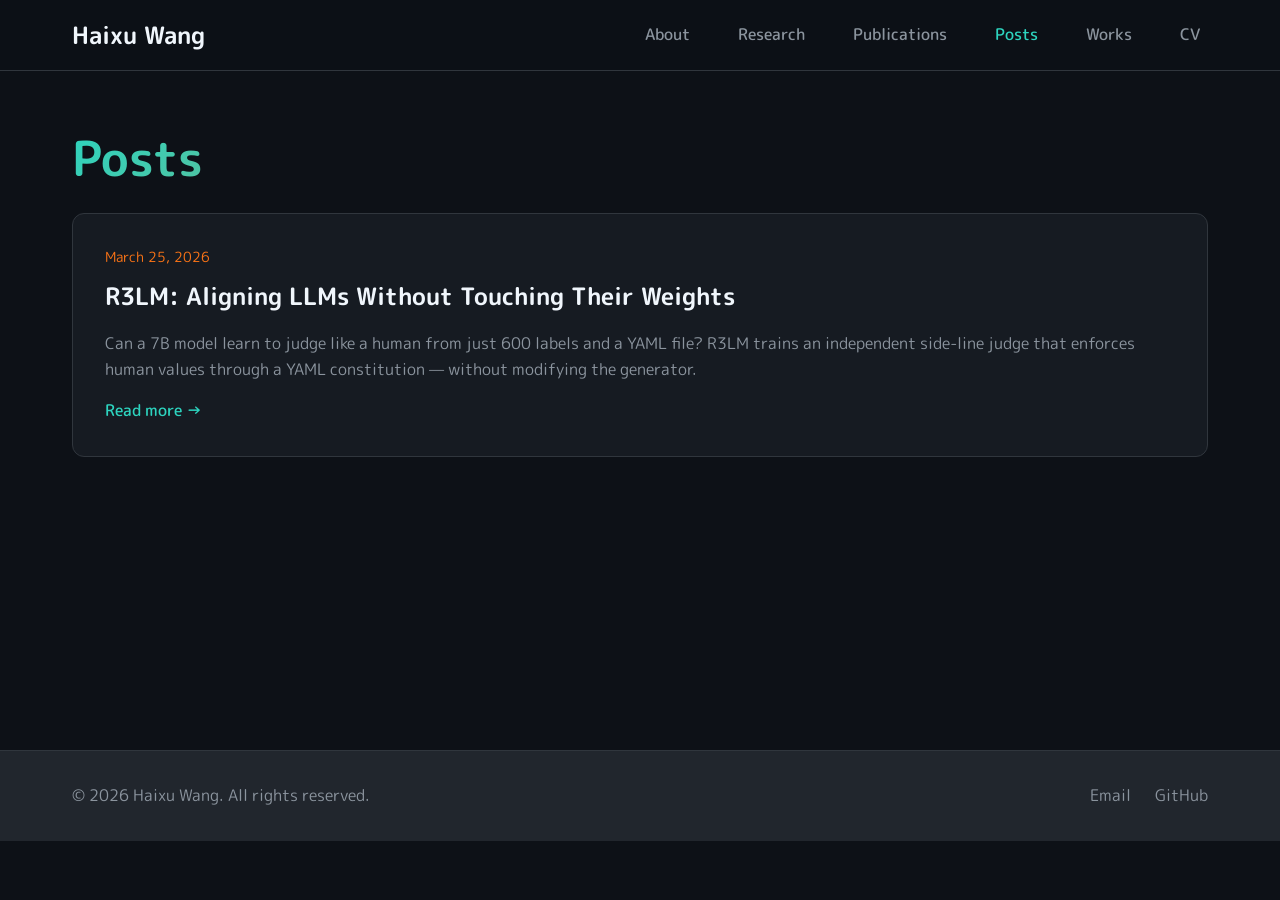
==== posts/index.html @ 3b4b0713 "Reorganize site: move posts and works into subdirectories - posts.html → posts/index.html - post-r3l" ====
<!DOCTYPE html>
<html lang="en">
<head>
    <meta charset="UTF-8">
    <meta name="viewport" content="width=device-width, initial-scale=1.0">
    <title>Posts | Haixu Wang</title>
    <link rel="stylesheet" href="../styles.css">
    <link rel="preconnect" href="https://fonts.googleapis.com">
    <link rel="preconnect" href="https://fonts.gstatic.com" crossorigin>
    <link href="https://fonts.googleapis.com/css2?family=M+PLUS+Rounded+1c:wght@300;400;500;700&display=swap" rel="stylesheet">
</head>
<body>
    <header>
        <nav class="navbar">
            <a href="../index.html" class="nav-brand">Haixu Wang</a>
            <ul class="nav-links">
                <li><a href="../index.html#about">About</a></li>
                <li><a href="../index.html#research">Research</a></li>
                <li><a href="../publications.html">Publications</a></li>
                <li><a href="./" class="active">Posts</a></li>
                <li><a href="../works/">Works</a></li>
                <li><a href="../cv.html">CV</a></li>
            </ul>
            <button class="nav-toggle" aria-label="Toggle navigation">
                <span></span>
                <span></span>
                <span></span>
            </button>
        </nav>
    </header>

    <main class="page-content">
        <div class="container">
            <h1 class="page-title">Posts</h1>

            <div class="posts-grid">
                <article class="post-card">
                    <div class="post-date">March 25, 2026</div>
                    <h2><a href="r3lm.html">R3LM: Aligning LLMs Without Touching Their Weights</a></h2>
                    <p>Can a 7B model learn to judge like a human from just 600 labels and a YAML file? R3LM trains an independent side-line judge that enforces human values through a YAML constitution &mdash; without modifying the generator.</p>
                    <a href="r3lm.html" class="read-more">Read more &rarr;</a>
                </article>
                <!-- Add more posts here -->
            </div>
        </div>
    </main>

    <footer>
        <div class="container">
            <div class="footer-content">
                <p>&copy; 2026 Haixu Wang. All rights reserved.</p>
                <div class="footer-links">
                    <a href="#" onclick="openContactModal(); return false;">Email</a>
                    <a href="https://github.com/alex-haixuw" target="_blank">GitHub</a>
                </div>
            </div>
        </div>
    </footer>

    <!-- Contact Modal -->
    <div id="contact-modal" class="modal" onclick="closeContactModal(event)">
        <div class="modal-content">
            <button class="modal-close" onclick="closeContactModal()">&times;</button>
            <h3>Get in Touch</h3>
            <p>Feel free to reach out via email:</p>
            <div class="email-display">
                <span id="email-text">haixu.wang@ucalgary.ca</span>
                <button class="copy-btn" onclick="copyEmail()">Copy</button>
            </div>
            <p class="copy-feedback" id="copy-feedback">Copied to clipboard!</p>
        </div>
    </div>

    <script src="../script.js"></script>
</body>
</html>
---- styles.css ----
/* CSS Variables */
:root {
    --bg-primary: #0d1117;
    --bg-secondary: #161b22;
    --bg-tertiary: #21262d;
    --text-primary: #f0f6fc;
    --text-secondary: #8b949e;
    --accent-teal: #2dd4bf;
    --accent-orange: #f97316;
    --border-color: #30363d;
    --font-main: 'M PLUS Rounded 1c', sans-serif;
}

/* Reset & Base */
* {
    margin: 0;
    padding: 0;
    box-sizing: border-box;
}

html {
    scroll-behavior: smooth;
}

body {
    font-family: var(--font-main);
    background-color: var(--bg-primary);
    color: var(--text-primary);
    line-height: 1.6;
}

a {
    color: var(--accent-teal);
    text-decoration: none;
    transition: color 0.3s ease;
}

a:hover {
    color: var(--accent-orange);
}

.container {
    max-width: 1200px;
    margin: 0 auto;
    padding: 0 2rem;
}

/* Navigation */
header {
    position: fixed;
    top: 0;
    left: 0;
    right: 0;
    z-index: 1000;
    background-color: rgba(13, 17, 23, 0.95);
    backdrop-filter: blur(10px);
    border-bottom: 1px solid var(--border-color);
}

.navbar {
    max-width: 1200px;
    margin: 0 auto;
    padding: 1rem 2rem;
    display: flex;
    justify-content: space-between;
    align-items: center;
}

.nav-brand {
    font-size: 1.5rem;
    font-weight: 700;
    color: var(--text-primary);
}

.nav-links {
    display: flex;
    list-style: none;
    gap: 2rem;
}

.nav-links a {
    color: var(--text-secondary);
    font-weight: 500;
    padding: 0.5rem;
    transition: color 0.3s ease;
}

.nav-links a:hover {
    color: var(--accent-teal);
}

.nav-toggle {
    display: none;
    flex-direction: column;
    gap: 5px;
    background: none;
    border: none;
    cursor: pointer;
    padding: 5px;
}

.nav-toggle span {
    width: 25px;
    height: 2px;
    background-color: var(--text-primary);
    transition: all 0.3s ease;
}

/* Hero Section */
.hero {
    min-height: 100vh;
    display: flex;
    align-items: center;
    padding-top: 80px;
}

.hero-content {
    max-width: 1200px;
    margin: 0 auto;
    padding: 2rem;
    display: flex;
    align-items: center;
    justify-content: space-between;
    gap: 4rem;
}

.hero-text h1 {
    font-size: 4rem;
    font-weight: 700;
    margin-bottom: 0.5rem;
    background: linear-gradient(135deg, var(--accent-teal), var(--accent-orange));
    -webkit-background-clip: text;
    -webkit-text-fill-color: transparent;
    background-clip: text;
}

.hero-text .title {
    font-size: 1.5rem;
    color: var(--text-secondary);
    margin-bottom: 1rem;
}

.hero-text .tagline {
    font-size: 1.25rem;
    color: var(--text-primary);
    margin-bottom: 2rem;
}

.hero-buttons {
    display: flex;
    gap: 1rem;
}

.btn {
    display: inline-block;
    padding: 0.75rem 1.5rem;
    border-radius: 8px;
    font-weight: 500;
    transition: all 0.3s ease;
    cursor: pointer;
    border: none;
    font-size: 1rem;
}

.btn-primary {
    background-color: var(--accent-teal);
    color: var(--bg-primary);
}

.btn-primary:hover {
    background-color: var(--accent-orange);
    color: var(--bg-primary);
}

.btn-secondary {
    background-color: transparent;
    color: var(--accent-teal);
    border: 2px solid var(--accent-teal);
}

.btn-secondary:hover {
    background-color: var(--accent-teal);
    color: var(--bg-primary);
}

.hero-image {
    flex-shrink: 0;
}

.profile-placeholder {
    width: 300px;
    height: 300px;
    border-radius: 50%;
    background: linear-gradient(135deg, var(--bg-secondary), var(--bg-tertiary));
    border: 3px solid var(--accent-teal);
    display: flex;
    align-items: center;
    justify-content: center;
    color: var(--text-secondary);
    font-size: 1rem;
}

.profile-image {
    width: 300px;
    height: 300px;
    border-radius: 50%;
    border: 3px solid var(--accent-teal);
    object-fit: cover;
}

/* Sections */
.section {
    padding: 6rem 0;
}

.section h2 {
    font-size: 2.5rem;
    margin-bottom: 2rem;
    color: var(--text-primary);
    position: relative;
    display: inline-block;
}

.section h2::after {
    content: '';
    position: absolute;
    bottom: -10px;
    left: 0;
    width: 60px;
    height: 4px;
    background: linear-gradient(90deg, var(--accent-teal), var(--accent-orange));
    border-radius: 2px;
}

/* About Section */
.about {
    background-color: var(--bg-secondary);
}

.about p {
    font-size: 1.2rem;
    color: var(--text-secondary);
    max-width: 800px;
}

/* Research Section */
.research-grid {
    display: grid;
    grid-template-columns: repeat(auto-fit, minmax(300px, 1fr));
    gap: 2rem;
    margin-top: 2rem;
}

.research-card {
    background-color: var(--bg-secondary);
    padding: 2rem;
    border-radius: 12px;
    border: 1px solid var(--border-color);
    transition: all 0.3s ease;
}

.research-card:hover {
    border-color: var(--accent-teal);
    transform: translateY(-5px);
}

.research-card h3 {
    color: var(--accent-teal);
    margin-bottom: 1rem;
    font-size: 1.25rem;
}

.research-card p {
    color: var(--text-secondary);
}

/* Recruitment Section */
.recruitment {
    background-color: var(--bg-secondary);
    text-align: center;
}

.recruitment p {
    font-size: 1.2rem;
    color: var(--text-secondary);
    max-width: 700px;
    margin: 0 auto 2rem;
}

/* Footer */
footer {
    background-color: var(--bg-tertiary);
    padding: 2rem 0;
    border-top: 1px solid var(--border-color);
}

.footer-content {
    display: flex;
    justify-content: space-between;
    align-items: center;
}

.footer-content p {
    color: var(--text-secondary);
}

.footer-links {
    display: flex;
    gap: 1.5rem;
}

.footer-links a {
    color: var(--text-secondary);
}

.footer-links a:hover {
    color: var(--accent-teal);
}

/* Fade-in Animation */
.fade-in {
    opacity: 0;
    transform: translateY(20px);
    transition: opacity 0.6s ease, transform 0.6s ease;
}

.fade-in.visible {
    opacity: 1;
    transform: translateY(0);
}

/* Page Content (Subpages) */
.page-content {
    padding-top: 120px;
    min-height: calc(100vh - 150px);
}

.page-title {
    font-size: 3rem;
    margin-bottom: 1rem;
    background: linear-gradient(135deg, var(--accent-teal), var(--accent-orange));
    -webkit-background-clip: text;
    -webkit-text-fill-color: transparent;
    background-clip: text;
}

.page-subtitle {
    color: var(--text-secondary);
    font-size: 1.2rem;
    margin-bottom: 3rem;
}

/* Active nav link */
.nav-links a.active {
    color: var(--accent-teal);
}

/* Publications Page */
.publication-section {
    margin-bottom: 4rem;
}

.publication-section h2 {
    font-size: 1.75rem;
    margin-bottom: 1.5rem;
    color: var(--text-primary);
    padding-bottom: 0.5rem;
    border-bottom: 2px solid var(--border-color);
}

.publication-list {
    display: flex;
    flex-direction: column;
    gap: 1.5rem;
}

.publication-item {
    background-color: var(--bg-secondary);
    padding: 1.5rem;
    border-radius: 8px;
    border: 1px solid var(--border-color);
    transition: border-color 0.3s ease;
}

.publication-item:hover {
    border-color: var(--accent-teal);
}

.publication-item h3 {
    color: var(--text-primary);
    margin-bottom: 0.5rem;
    font-size: 1.1rem;
}

.publication-item .authors {
    color: var(--accent-teal);
    margin-bottom: 0.25rem;
}

.publication-item .journal {
    color: var(--text-secondary);
    font-style: italic;
    margin-bottom: 1rem;
}

.publication-links {
    display: flex;
    gap: 1rem;
}

.pub-link {
    padding: 0.35rem 0.75rem;
    background-color: var(--bg-tertiary);
    border-radius: 4px;
    font-size: 0.85rem;
    color: var(--text-secondary);
    transition: all 0.3s ease;
}

.pub-link:hover {
    background-color: var(--accent-teal);
    color: var(--bg-primary);
}

/* Posts Page */
.posts-grid {
    display: grid;
    gap: 2rem;
}

.post-card {
    background-color: var(--bg-secondary);
    padding: 2rem;
    border-radius: 12px;
    border: 1px solid var(--border-color);
    transition: all 0.3s ease;
}

.post-card:hover {
    border-color: var(--accent-teal);
    transform: translateY(-3px);
}

.post-date {
    color: var(--accent-orange);
    font-size: 0.9rem;
    margin-bottom: 0.5rem;
}

.post-card h2 {
    font-size: 1.5rem;
    margin-bottom: 1rem;
}

.post-card h2 a {
    color: var(--text-primary);
}

.post-card h2 a:hover {
    color: var(--accent-teal);
}

.post-card p {
    color: var(--text-secondary);
    margin-bottom: 1rem;
}

.read-more {
    font-weight: 500;
}

.back-link {
    display: inline-block;
    margin-bottom: 2rem;
    color: var(--text-secondary);
    transition: color 0.3s ease;
}

.back-link:hover {
    color: var(--accent-teal);
}

.post-full {
    max-width: 800px;
}

.post-full h1 {
    font-size: 2.5rem;
    margin-bottom: 1rem;
}

.post-full .post-date {
    margin-bottom: 2rem;
}

.post-full p {
    color: var(--text-secondary);
    line-height: 1.8;
    margin-bottom: 1.5rem;
}

/* Post Full - Images, Figures, Tables */
.post-hero {
    margin-bottom: 2rem;
}

.post-hero img {
    width: 100%;
    border-radius: 8px;
}

.post-full h2 {
    font-size: 1.5rem;
    margin-top: 2.5rem;
    margin-bottom: 1rem;
    color: var(--accent-teal);
}

.post-figure {
    margin: 2rem 0;
    text-align: center;
}

.post-figure img {
    max-width: 100%;
    border-radius: 8px;
    border: 1px solid var(--border-color);
}

.post-caption {
    display: block;
    margin-top: 0.75rem;
    font-size: 0.9rem;
    color: var(--text-secondary);
    font-style: italic;
}

.post-table-wrapper {
    overflow-x: auto;
    margin: 1.5rem 0;
}

.post-table {
    width: 100%;
    border-collapse: collapse;
    font-size: 0.95rem;
}

.post-table th,
.post-table td {
    padding: 0.75rem 1rem;
    border: 1px solid var(--border-color);
    text-align: center;
}

.post-table th {
    background-color: var(--bg-tertiary);
    color: var(--text-primary);
    font-weight: 600;
}

.post-table td {
    color: var(--text-secondary);
}

.post-table td:first-child {
    text-align: left;
    color: var(--text-primary);
    font-weight: 500;
}

.post-table td:last-child {
    color: var(--accent-teal);
}

.post-links {
    margin-top: 2rem;
    margin-bottom: 2rem;
}

/* Works Page */
.works-grid {
    display: grid;
    grid-template-columns: repeat(auto-fit, minmax(350px, 1fr));
    gap: 2rem;
    margin-top: 2rem;
}

.work-card {
    background-color: var(--bg-secondary);
    padding: 2rem;
    border-radius: 12px;
    border: 1px solid var(--border-color);
    transition: all 0.3s ease;
}

.work-card:hover {
    border-color: var(--accent-teal);
    transform: translateY(-5px);
}

.work-icon {
    color: var(--accent-teal);
    margin-bottom: 1rem;
}

.work-card h2 {
    font-size: 1.5rem;
    margin-bottom: 1rem;
    color: var(--text-primary);
}

.work-card p {
    color: var(--text-secondary);
    margin-bottom: 1rem;
}

.work-tags {
    display: flex;
    gap: 0.5rem;
    margin-bottom: 1.5rem;
    flex-wrap: wrap;
}

.tag {
    padding: 0.25rem 0.75rem;
    background-color: var(--bg-tertiary);
    border-radius: 20px;
    font-size: 0.8rem;
    color: var(--text-secondary);
}

.work-links {
    display: flex;
    gap: 1rem;
}

.work-link {
    color: var(--accent-teal);
    font-weight: 500;
}

/* CV Page */
.cv-download {
    margin-bottom: 3rem;
    display: inline-block;
}

.cv-section {
    margin-bottom: 3rem;
}

.cv-section h2 {
    font-size: 1.75rem;
    margin-bottom: 1.5rem;
    color: var(--accent-teal);
    padding-bottom: 0.5rem;
    border-bottom: 2px solid var(--border-color);
}

.cv-item {
    display: grid;
    grid-template-columns: 150px 1fr;
    gap: 2rem;
    margin-bottom: 1.5rem;
    padding-bottom: 1.5rem;
    border-bottom: 1px solid var(--border-color);
}

.cv-item:last-child {
    border-bottom: none;
}

.cv-date {
    color: var(--accent-orange);
    font-weight: 500;
}

.cv-content h3 {
    color: var(--text-primary);
    margin-bottom: 0.25rem;
}

.cv-content p {
    color: var(--text-secondary);
}

.cv-detail {
    margin-top: 0.5rem;
    font-style: italic;
}

.cv-list {
    list-style: none;
    color: var(--text-secondary);
}

.cv-list li {
    padding: 0.5rem 0;
    padding-left: 1.5rem;
    position: relative;
}

.cv-list li::before {
    content: '\2022';
    color: var(--accent-teal);
    position: absolute;
    left: 0;
}

@media (max-width: 768px) {
    .page-title {
        font-size: 2rem;
    }

    .cv-item {
        grid-template-columns: 1fr;
        gap: 0.5rem;
    }

    .works-grid {
        grid-template-columns: 1fr;
    }
}

/* Contact Modal */
.modal {
    display: none;
    position: fixed;
    top: 0;
    left: 0;
    width: 100%;
    height: 100%;
    background-color: rgba(0, 0, 0, 0.8);
    z-index: 2000;
    align-items: center;
    justify-content: center;
    opacity: 0;
    transition: opacity 0.3s ease;
}

.modal.active {
    display: flex;
    opacity: 1;
}

.modal-content {
    background-color: var(--bg-secondary);
    padding: 2.5rem;
    border-radius: 12px;
    border: 1px solid var(--border-color);
    max-width: 400px;
    width: 90%;
    text-align: center;
    position: relative;
    transform: scale(0.9);
    transition: transform 0.3s ease;
}

.modal.active .modal-content {
    transform: scale(1);
}

.modal-close {
    position: absolute;
    top: 1rem;
    right: 1rem;
    background: none;
    border: none;
    color: var(--text-secondary);
    font-size: 1.5rem;
    cursor: pointer;
    transition: color 0.3s ease;
    line-height: 1;
}

.modal-close:hover {
    color: var(--accent-orange);
}

.modal-content h3 {
    color: var(--text-primary);
    margin-bottom: 0.5rem;
    font-size: 1.5rem;
}

.modal-content > p {
    color: var(--text-secondary);
    margin-bottom: 1.5rem;
}

.email-display {
    display: flex;
    align-items: center;
    justify-content: center;
    gap: 0.75rem;
    background-color: var(--bg-tertiary);
    padding: 1rem;
    border-radius: 8px;
    border: 1px solid var(--border-color);
}

.email-display span {
    color: var(--accent-teal);
    font-weight: 500;
    user-select: all;
}

.copy-btn {
    padding: 0.4rem 0.8rem;
    background-color: var(--accent-teal);
    color: var(--bg-primary);
    border: none;
    border-radius: 4px;
    cursor: pointer;
    font-weight: 500;
    font-size: 0.85rem;
    transition: background-color 0.3s ease;
}

.copy-btn:hover {
    background-color: var(--accent-orange);
}

.copy-feedback {
    color: var(--accent-teal);
    font-size: 0.9rem;
    margin-top: 1rem;
    opacity: 0;
    transition: opacity 0.3s ease;
}

.copy-feedback.show {
    opacity: 1;
}

/* Responsive Design */
@media (max-width: 768px) {
    .nav-links {
        display: none;
        position: absolute;
        top: 100%;
        left: 0;
        right: 0;
        flex-direction: column;
        background-color: var(--bg-secondary);
        padding: 1rem;
        gap: 0;
        border-bottom: 1px solid var(--border-color);
    }

    .nav-links.active {
        display: flex;
    }

    .nav-links li {
        padding: 0.75rem 1rem;
    }

    .nav-toggle {
        display: flex;
    }

    .hero-content {
        flex-direction: column-reverse;
        text-align: center;
    }

    .hero-text h1 {
        font-size: 2.5rem;
    }

    .hero-buttons {
        justify-content: center;
    }

    .profile-placeholder {
        width: 200px;
        height: 200px;
    }

    .footer-content {
        flex-direction: column;
        gap: 1rem;
        text-align: center;
    }
}
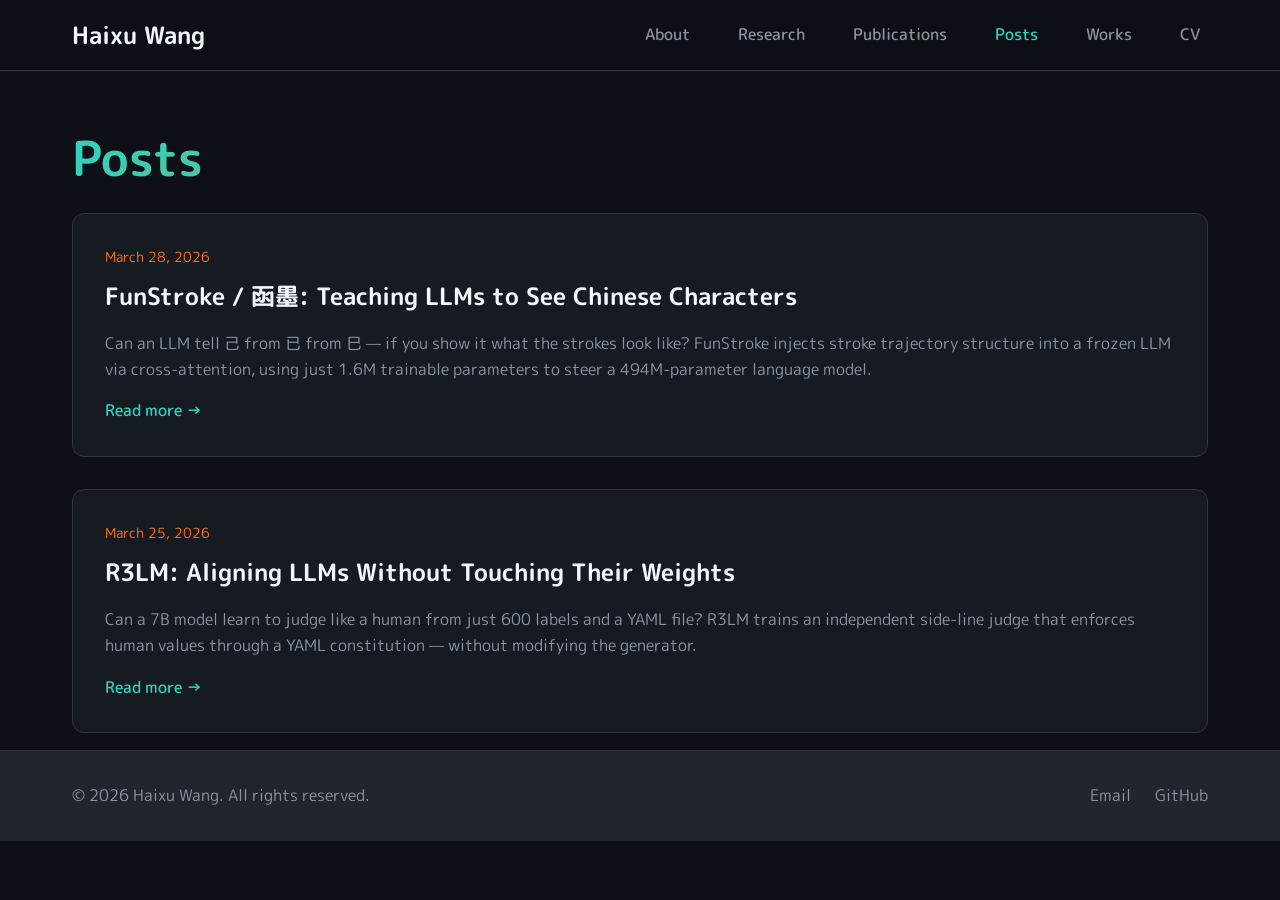
==== commit d17b6409: "Add FunStroke blog post and figures" ====
--- a/posts/index.html
+++ b/posts/index.html
@@ -35,12 +35,18 @@
 
             <div class="posts-grid">
                 <article class="post-card">
+                    <div class="post-date">March 28, 2026</div>
+                    <h2><a href="funstroke.html">FunStroke / 函墨: Teaching LLMs to See Chinese Characters</a></h2>
+                    <p>Can an LLM tell 己 from 已 from 巳 &mdash; if you show it what the strokes look like? FunStroke injects stroke trajectory structure into a frozen LLM via cross-attention, using just 1.6M trainable parameters to steer a 494M-parameter language model.</p>
+                    <a href="funstroke.html" class="read-more">Read more &rarr;</a>
+                </article>
+
+                <article class="post-card">
                     <div class="post-date">March 25, 2026</div>
                     <h2><a href="r3lm.html">R3LM: Aligning LLMs Without Touching Their Weights</a></h2>
                     <p>Can a 7B model learn to judge like a human from just 600 labels and a YAML file? R3LM trains an independent side-line judge that enforces human values through a YAML constitution &mdash; without modifying the generator.</p>
                     <a href="r3lm.html" class="read-more">Read more &rarr;</a>
                 </article>
-                <!-- Add more posts here -->
             </div>
         </div>
     </main>
--- a/styles.css
+++ b/styles.css
@@ -577,6 +577,7 @@
     margin-top: 2rem;
     margin-bottom: 2rem;
 }
+
 
 /* Works Page */
 .works-grid {
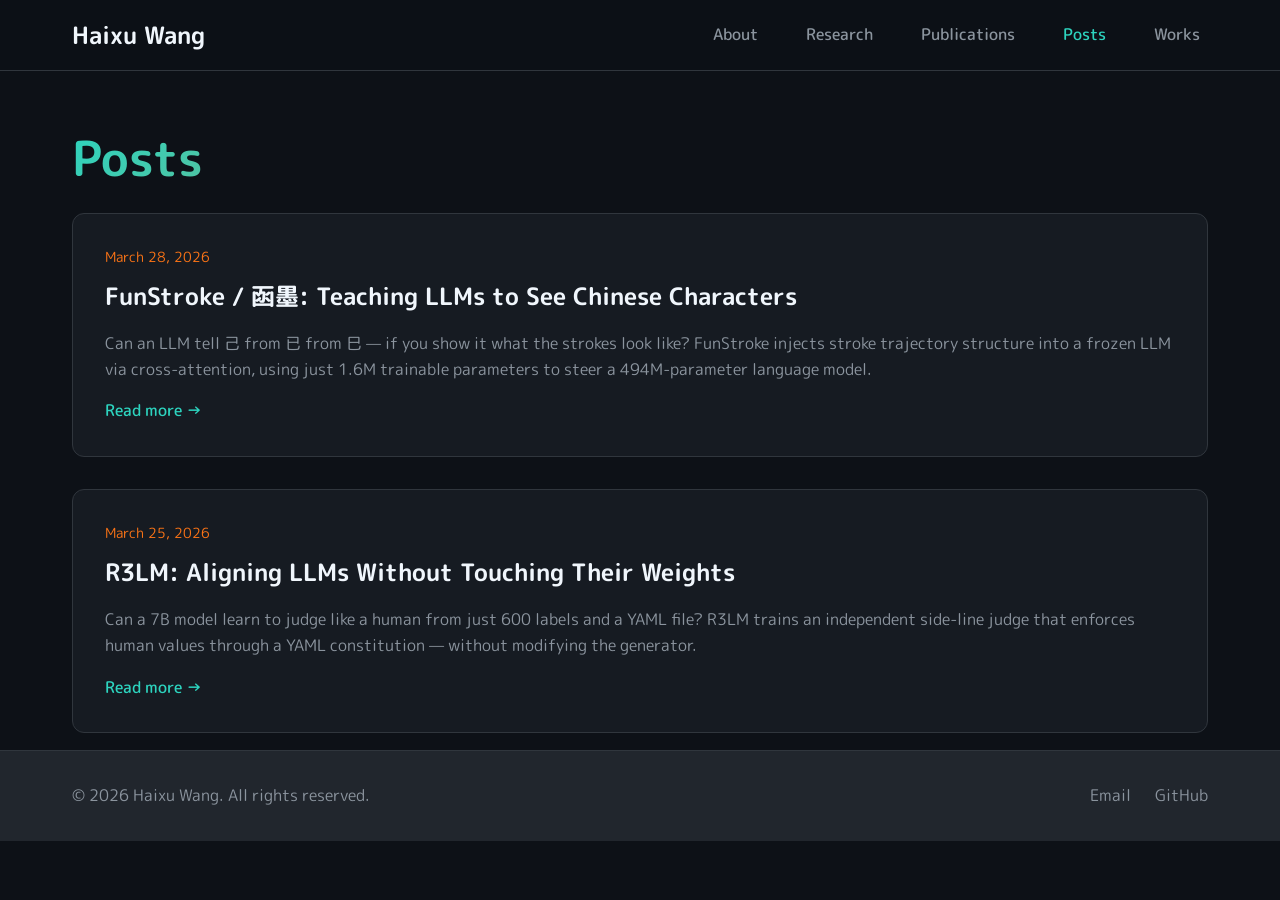
==== commit 80a69438: "edit" ====
--- a/posts/index.html
+++ b/posts/index.html
@@ -19,7 +19,6 @@
                 <li><a href="../publications.html">Publications</a></li>
                 <li><a href="./" class="active">Posts</a></li>
                 <li><a href="../works/">Works</a></li>
-                <li><a href="../cv.html">CV</a></li>
             </ul>
             <button class="nav-toggle" aria-label="Toggle navigation">
                 <span></span>
--- a/styles.css
+++ b/styles.css
@@ -641,73 +641,6 @@
     font-weight: 500;
 }
 
-/* CV Page */
-.cv-download {
-    margin-bottom: 3rem;
-    display: inline-block;
-}
-
-.cv-section {
-    margin-bottom: 3rem;
-}
-
-.cv-section h2 {
-    font-size: 1.75rem;
-    margin-bottom: 1.5rem;
-    color: var(--accent-teal);
-    padding-bottom: 0.5rem;
-    border-bottom: 2px solid var(--border-color);
-}
-
-.cv-item {
-    display: grid;
-    grid-template-columns: 150px 1fr;
-    gap: 2rem;
-    margin-bottom: 1.5rem;
-    padding-bottom: 1.5rem;
-    border-bottom: 1px solid var(--border-color);
-}
-
-.cv-item:last-child {
-    border-bottom: none;
-}
-
-.cv-date {
-    color: var(--accent-orange);
-    font-weight: 500;
-}
-
-.cv-content h3 {
-    color: var(--text-primary);
-    margin-bottom: 0.25rem;
-}
-
-.cv-content p {
-    color: var(--text-secondary);
-}
-
-.cv-detail {
-    margin-top: 0.5rem;
-    font-style: italic;
-}
-
-.cv-list {
-    list-style: none;
-    color: var(--text-secondary);
-}
-
-.cv-list li {
-    padding: 0.5rem 0;
-    padding-left: 1.5rem;
-    position: relative;
-}
-
-.cv-list li::before {
-    content: '\2022';
-    color: var(--accent-teal);
-    position: absolute;
-    left: 0;
-}
 
 @media (max-width: 768px) {
     .page-title {
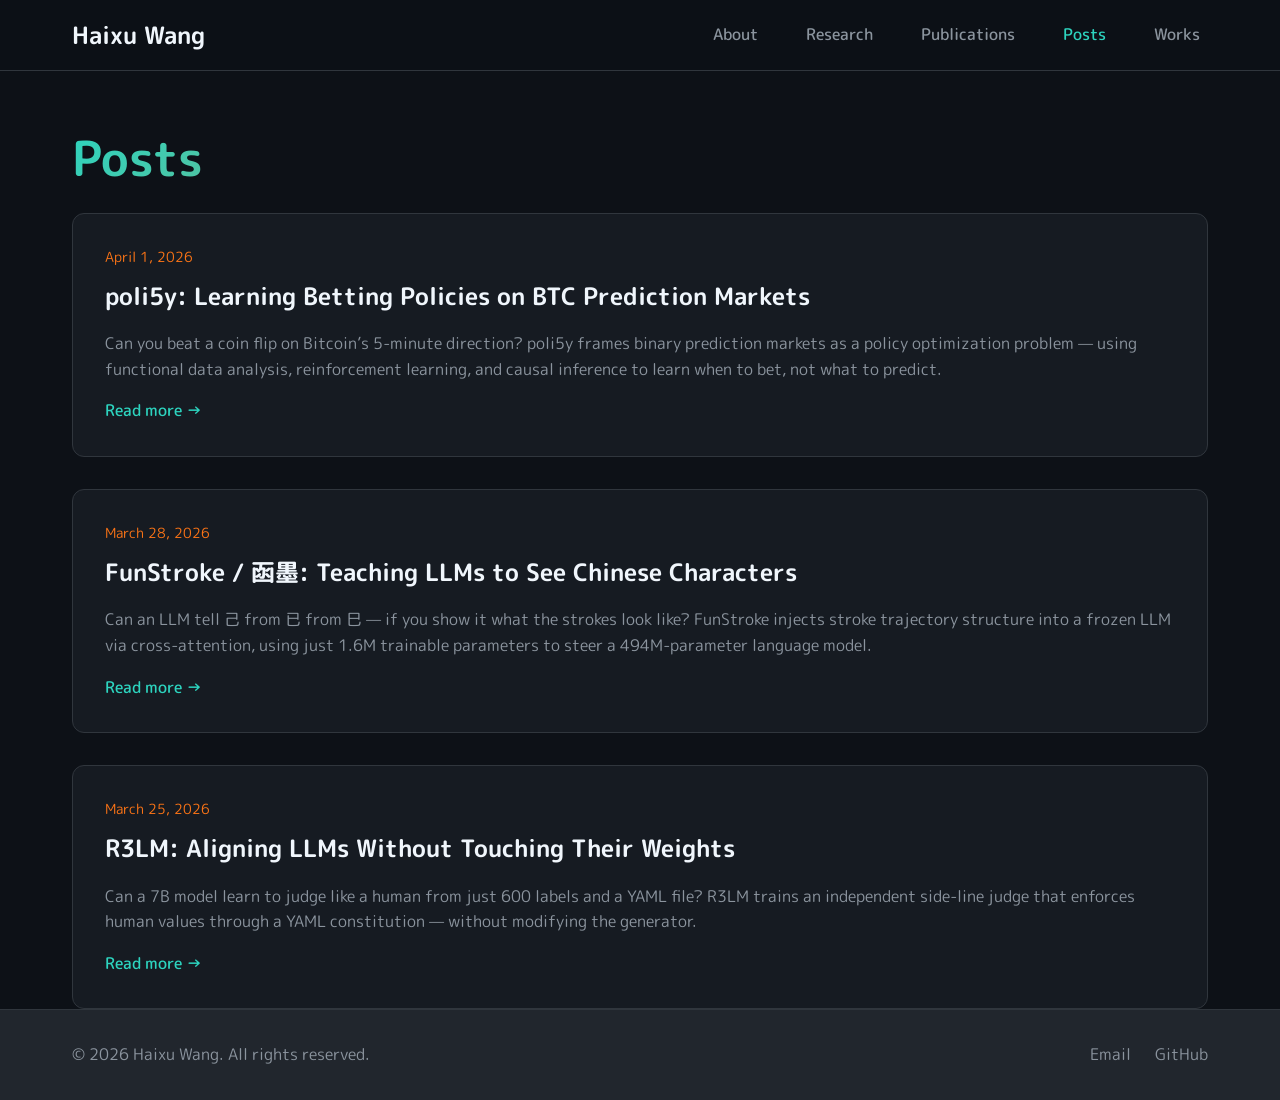
==== commit 823ccd45: "post poli5y" ====
--- a/posts/index.html
+++ b/posts/index.html
@@ -33,6 +33,13 @@
             <h1 class="page-title">Posts</h1>
 
             <div class="posts-grid">
+                <article class="post-card">
+                    <div class="post-date">April 1, 2026</div>
+                    <h2><a href="poli5y.html">poli5y: Learning Betting Policies on BTC Prediction Markets</a></h2>
+                    <p>Can you beat a coin flip on Bitcoin&rsquo;s 5-minute direction? poli5y frames binary prediction markets as a policy optimization problem &mdash; using functional data analysis, reinforcement learning, and causal inference to learn when to bet, not what to predict.</p>
+                    <a href="poli5y.html" class="read-more">Read more &rarr;</a>
+                </article>
+
                 <article class="post-card">
                     <div class="post-date">March 28, 2026</div>
                     <h2><a href="funstroke.html">FunStroke / 函墨: Teaching LLMs to See Chinese Characters</a></h2>
